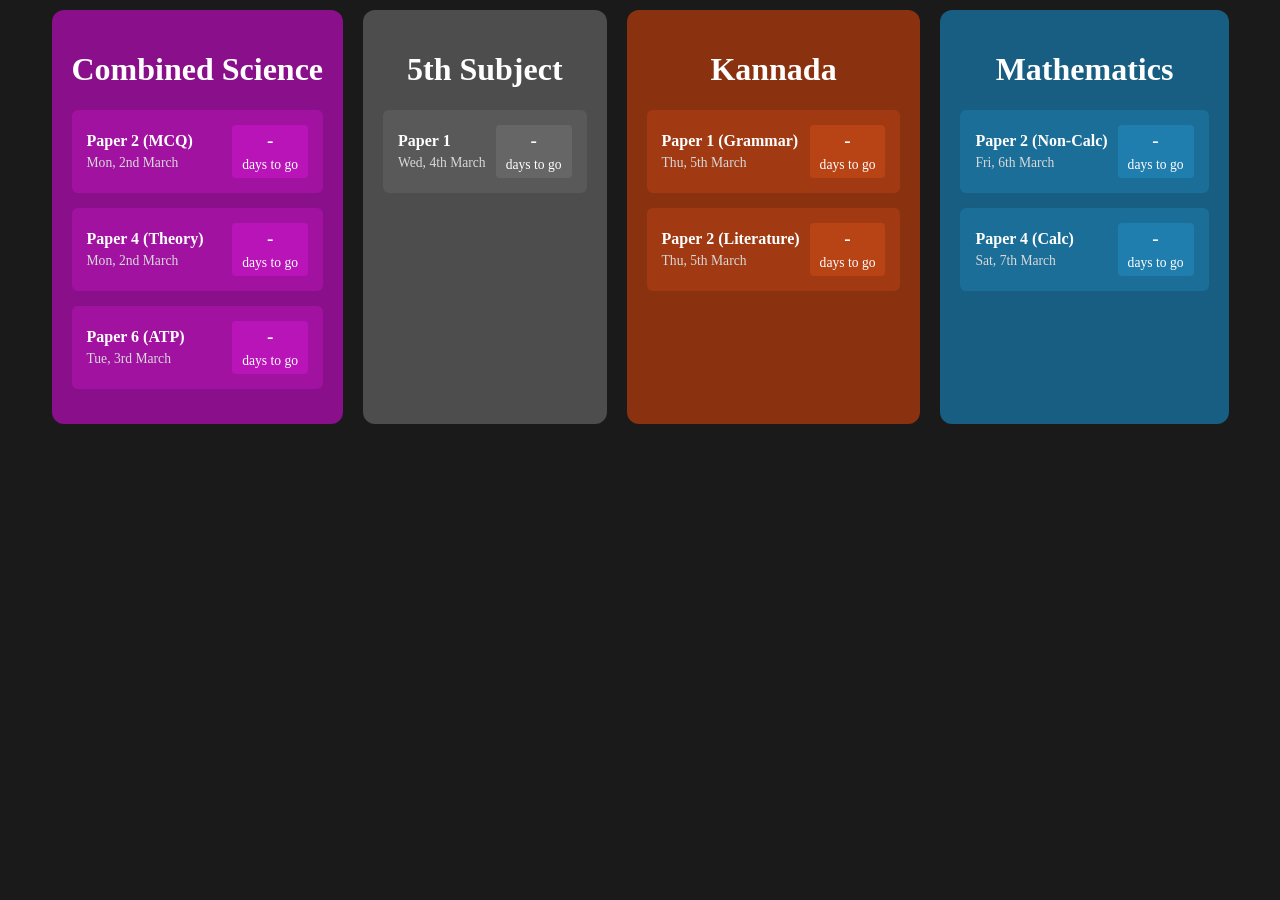
==== index.html @ 730809bb "fixed grammar typo" ====
<html>
    <head>
        <link rel="stylesheet" href="css.css">
        <title>9th Grade Finals</title>
        <script src="main.js" defer></script> 
    </head>
    <body>
        <div class="container">

            <div class="subject science">
                <h1>Combined Science</h1>

                <div class="paper" id="0653p2">
                    <div class="paper-details">
                        <div class="paper-name">Paper 2 (MCQ)</div>
                        <div class="paper-date">-</div>
                    </div>
                    <div class="countdown">
                        <div class="count-number">-</div>
                        <div class="count-label">days to go</div>
                    </div>
                </div>

                <div class="paper" id="0653p4">
                    <div class="paper-details">
                        <div class="paper-name">Paper 4 (Theory)</div>
                        <div class="paper-date">-</div>
                    </div>
                    <div class="countdown">
                        <div class="count-number">-</div>
                        <div class="count-label">days to go</div>
                    </div>
                </div>

                <div class="paper" id="0653p6">
                    <div class="paper-details">
                        <div class="paper-name">Paper 6 (ATP)</div>
                        <div class="paper-date">-</div>
                    </div>
                    <div class="countdown">
                        <div class="count-number">-</div>
                        <div class="count-label">days to go</div>
                    </div>
                </div>

            </div>

            <div class="subject fifth">
                <h1>5th Subject</h1>

                <div class="paper" id="fifth">
                    <div class="paper-details">
                        <div class="paper-name">Paper 1</div>
                        <div class="paper-date">-</div>
                    </div>
                    <div class="countdown">
                        <div class="count-number">-</div>
                        <div class="count-label">days to go</div>
                    </div>
                </div>

            </div>

            <div class="subject kannada">
                <h1>Kannada</h1>

                <div class="paper" id="kanp1">
                    <div class="paper-details">
                        <div class="paper-name">Paper 1 (Grammar)</div>
                        <div class="paper-date">-</div>
                    </div>
                    <div class="countdown">
                        <div class="count-number">-</div>
                        <div class="count-label">days to go</div>
                    </div>
                </div>

                <div class="paper" id="kanp2">
                    <div class="paper-details">
                        <div class="paper-name">Paper 2 (Literature)</div>
                        <div class="paper-date">-</div>
                    </div>
                    <div class="countdown">
                        <div class="count-number">-</div>
                        <div class="count-label">days to go</div>
                    </div>
                </div>

            </div>
            <div class="subject maths">
                <h1>Mathematics</h1>

                <div class="paper" id="0580p2">
                    <div class="paper-details">
                        <div class="paper-name">Paper 2 (Non-Calc)</div>
                        <div class="paper-date">-</div>
                    </div>
                    <div class="countdown">
                        <div class="count-number">-</div>
                        <div class="count-label">days to go</div>
                    </div>
                </div>

                <div class="paper" id="0580p4">
                    <div class="paper-details">
                        <div class="paper-name">Paper 4 (Calc)</div>
                        <div class="paper-date">-</div>
                    </div>
                    <div class="countdown">
                        <div class="count-number">-</div>
                        <div class="count-label">days to go</div>
                    </div>
                </div>

            </div>
    
    </body>
</html>
---- css.css ----
body {
    background-color: hsl(0, 0%, 10%);
    margin: 0;
    color: white;
}
.container {
    display : flex;
    gap : 20px;
    justify-content : center;
    flex-wrap : wrap;
}
.subject {
    padding : 20px;
    border-radius : 12px;
    margin : 10px 0;
    color : white;
}
.subject h1{
    text-align : center;
}

.subject.science{
    --h : 300;
    --s : 80%;
    background : hsl(var(--h), var(--s), 30%)
}
.subject.maths {
    --h : 200;
    --s : 70%;
    background : hsl(var(--h), var(--s), 30%);
}
.subject.fifth {
    --h : 0;
    --s : 0%;
    background : hsl(var(--h), var(--s), 30%);
}
.subject.kannada {
    --h : 17;
    --s : 80%;
    background : hsl(var(--h), var(--s), 30%);
}

.paper {
    background : hsl(var(--h), var(--s), 35%);
    padding : 15px;
    border-radius : 6px;
    margin-bottom : 15px;
    display : flex;
    justify-content: space-between;
    align-items: stretch;
}
.paper-details {
    display : flex;
    flex-direction : column;
    padding-right : 10px;
    justify-content : center;
}
.paper-name {
    font-weight : bold;
    margin-bottom : 5px;
}
.paper-date {
    font-size : 0.85rem;
    color : hsl(0, 0%, 85%);
}
.countdown {
    background : hsl(var(--h), var(--s), 40%);
    border-radius: 4px;
    padding-left: 10px;
    padding-right : 10px;
    text-align: center;
    font-weight: bold;
    display : flex;
    align-items : center;
    flex-direction : column;
    justify-content : center;
}
.count-number {
    font-size : 1.2rem;
    margin-top : 5px;
}
.count-label {
    font-size : 0.85rem;
    font-weight : normal;
    margin-top : 5px;
    margin-bottom : 5px;
}
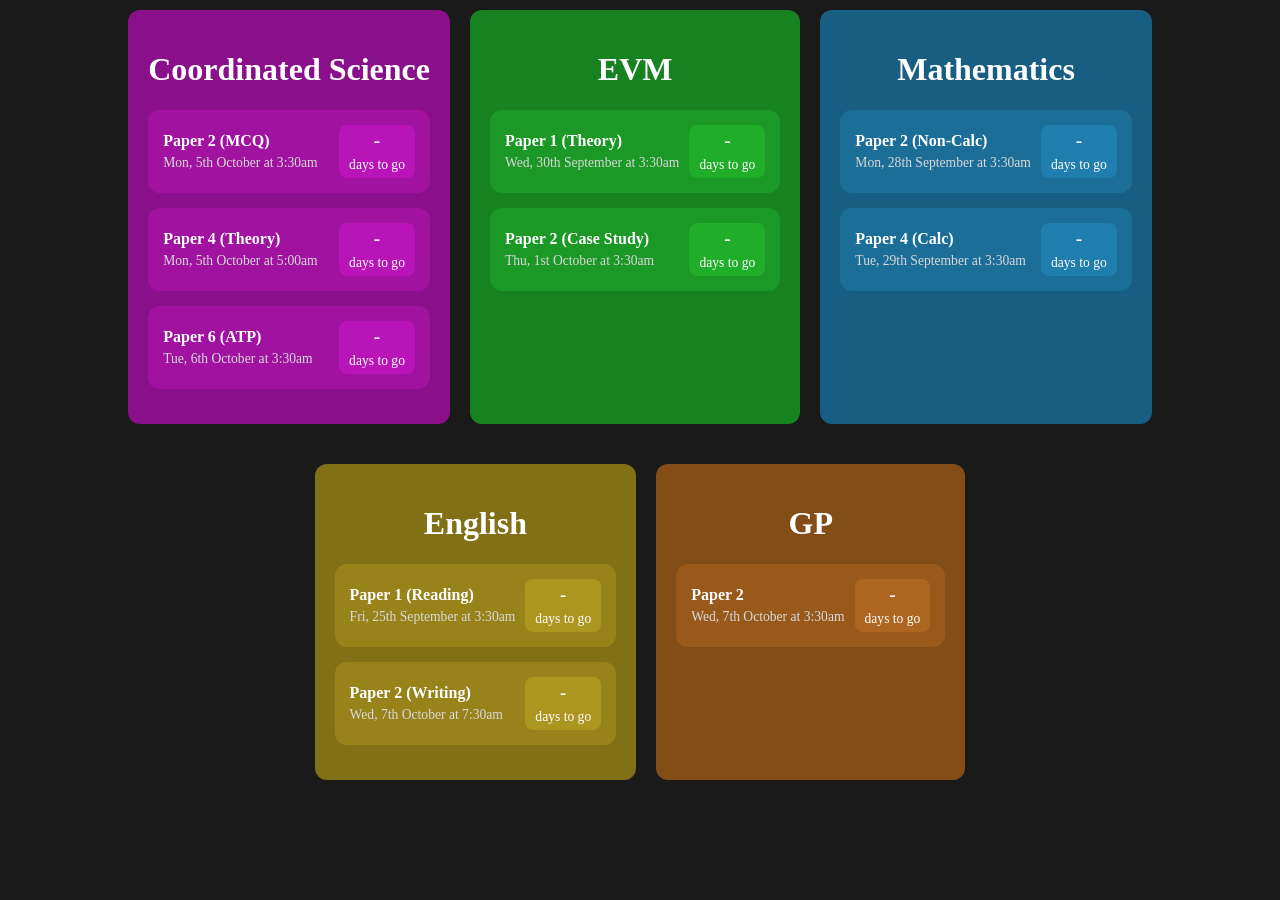
==== commit 8324b2cb: "changed for 10th midterms" ====
--- a/index.html
+++ b/index.html
@@ -1,16 +1,15 @@
 <html>
     <head>
         <link rel="stylesheet" href="css.css">
-        <title>9th Grade Finals</title>
+        <title>Midterms Countdown</title>
         <script src="main.js" defer></script> 
     </head>
     <body>
         <div class="container">
+            <div class="subject science">
+                <h1>Coordinated Science</h1>
 
-            <div class="subject science">
-                <h1>Combined Science</h1>
-
-                <div class="paper" id="0653p2">
+                <div class="paper" id="0654p2">
                     <div class="paper-details">
                         <div class="paper-name">Paper 2 (MCQ)</div>
                         <div class="paper-date">-</div>
@@ -21,7 +20,7 @@
                     </div>
                 </div>
 
-                <div class="paper" id="0653p4">
+                <div class="paper" id="0654p4">
                     <div class="paper-details">
                         <div class="paper-name">Paper 4 (Theory)</div>
                         <div class="paper-date">-</div>
@@ -32,7 +31,7 @@
                     </div>
                 </div>
 
-                <div class="paper" id="0653p6">
+                <div class="paper" id="0654p6">
                     <div class="paper-details">
                         <div class="paper-name">Paper 6 (ATP)</div>
                         <div class="paper-date">-</div>
@@ -45,12 +44,22 @@
 
             </div>
 
-            <div class="subject fifth">
-                <h1>5th Subject</h1>
+            <div class="subject evm">
+                <h1>EVM</h1>
 
-                <div class="paper" id="fifth">
+                <div class="paper" id="0680p1">
                     <div class="paper-details">
-                        <div class="paper-name">Paper 1</div>
+                        <div class="paper-name">Paper 1 (Theory)</div>
+                        <div class="paper-date">-</div>
+                    </div>
+                    <div class="countdown">
+                        <div class="count-number">-</div>
+                        <div class="count-label">days to go</div>
+                    </div>
+                </div>
+                <div class="paper" id="0680p2">
+                    <div class="paper-details">
+                        <div class="paper-name">Paper 2 (Case Study)</div>
                         <div class="paper-date">-</div>
                     </div>
                     <div class="countdown">
@@ -61,32 +70,6 @@
 
             </div>
 
-            <div class="subject kannada">
-                <h1>Kannada</h1>
-
-                <div class="paper" id="kanp1">
-                    <div class="paper-details">
-                        <div class="paper-name">Paper 1 (Grammar)</div>
-                        <div class="paper-date">-</div>
-                    </div>
-                    <div class="countdown">
-                        <div class="count-number">-</div>
-                        <div class="count-label">days to go</div>
-                    </div>
-                </div>
-
-                <div class="paper" id="kanp2">
-                    <div class="paper-details">
-                        <div class="paper-name">Paper 2 (Literature)</div>
-                        <div class="paper-date">-</div>
-                    </div>
-                    <div class="countdown">
-                        <div class="count-number">-</div>
-                        <div class="count-label">days to go</div>
-                    </div>
-                </div>
-
-            </div>
             <div class="subject maths">
                 <h1>Mathematics</h1>
 
@@ -113,6 +96,44 @@
                 </div>
 
             </div>
-    
+            <div class="subject fle">
+              <h1>English</h1>
+              <div class="paper" id="0500p1">
+                    <div class="paper-details">
+                        <div class="paper-name">Paper 1 (Reading)</div>
+                        <div class="paper-date">-</div>
+                    </div>
+                    <div class="countdown">
+                        <div class="count-number">-</div>
+                        <div class="count-label">days to go</div>
+                    </div>
+              </div>
+              <div class="paper" id="0500p2">
+                    <div class="paper-details">
+                        <div class="paper-name">Paper 2 (Writing)</div>
+                        <div class="paper-date">-</div>
+                    </div>
+                    <div class="countdown">
+                        <div class="count-number">-</div>
+                        <div class="count-label">days to go</div>
+                    </div>
+              </div>
+            </div>
+          <div class="subject gp">
+            <h1>GP</h1>
+                 <div class="paper" id="0457p2">
+                    <div class="paper-details">
+                        <div class="paper-name">Paper 2</div>
+                        <div class="paper-date">-</div>
+                    </div>
+                    <div class="countdown">
+                        <div class="count-number">-</div>
+                        <div class="count-label">days to go</div>
+                    </div>
+                </div>
+              </div>
+       
+          </div>
+    </div> 
     </body>
-</html>+</html>
--- a/css.css
+++ b/css.css
@@ -29,21 +29,27 @@
     --s : 70%;
     background : hsl(var(--h), var(--s), 30%);
 }
-.subject.fifth {
-    --h : 0;
-    --s : 0%;
+.subject.fle {
+    --h : 50;
+    --s : 70%;
     background : hsl(var(--h), var(--s), 30%);
 }
-.subject.kannada {
-    --h : 17;
-    --s : 80%;
+.subject.gp {
+    --h : 30;
+    --s : 70%;
     background : hsl(var(--h), var(--s), 30%);
 }
+.subject.evm {
+    --h : 125;
+    --s : 70%;
+    background : hsl(var(--h), var(--s), 30%);
+}
+
 
 .paper {
     background : hsl(var(--h), var(--s), 35%);
     padding : 15px;
-    border-radius : 6px;
+    border-radius : 12px;
     margin-bottom : 15px;
     display : flex;
     justify-content: space-between;
@@ -65,7 +71,7 @@
 }
 .countdown {
     background : hsl(var(--h), var(--s), 40%);
-    border-radius: 4px;
+    border-radius: 8px;
     padding-left: 10px;
     padding-right : 10px;
     text-align: center;
@@ -84,4 +90,4 @@
     font-weight : normal;
     margin-top : 5px;
     margin-bottom : 5px;
-}+}
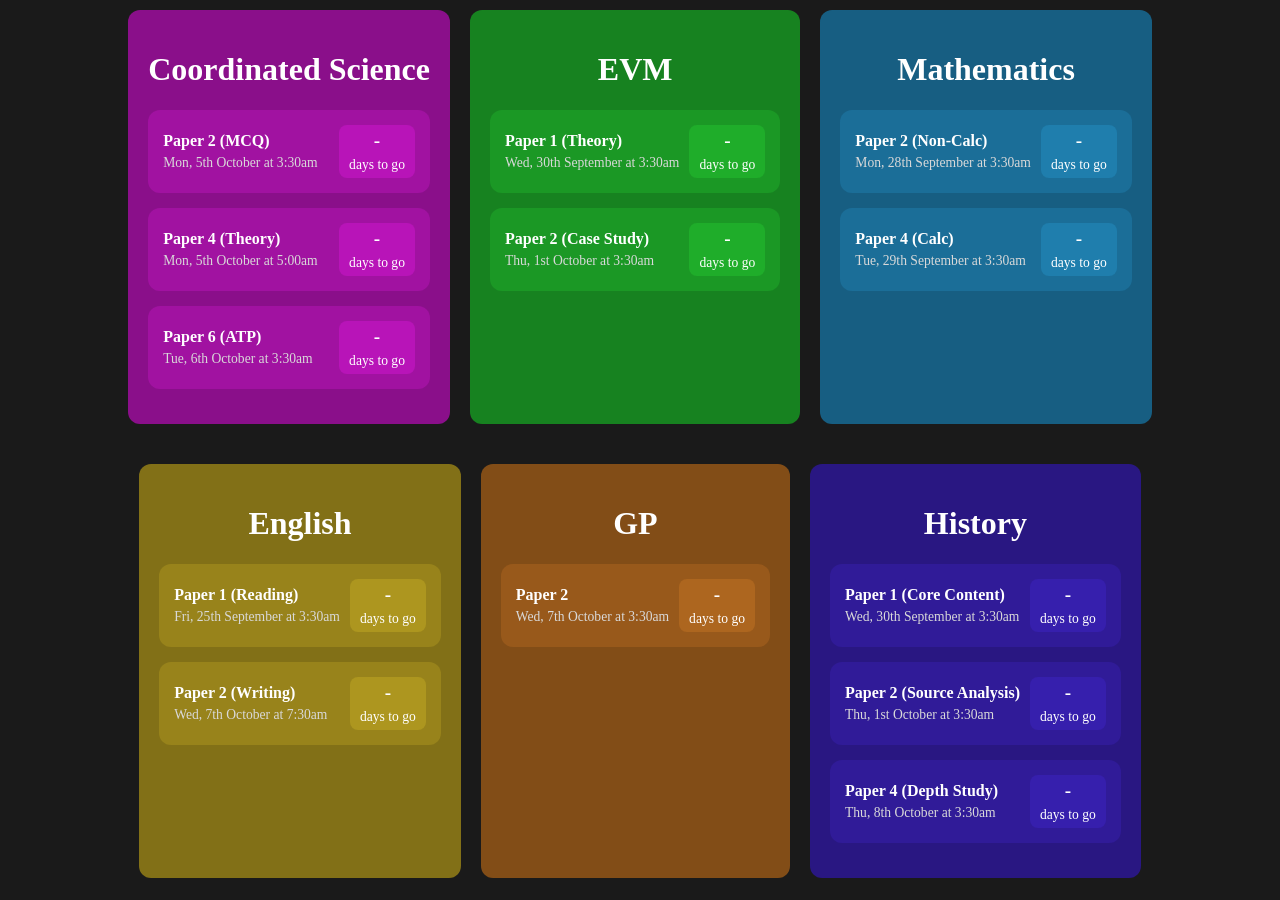
==== commit cfe5ca2c: "added timings for history" ====
--- a/index.html
+++ b/index.html
@@ -119,8 +119,8 @@
                     </div>
               </div>
             </div>
-          <div class="subject gp">
-            <h1>GP</h1>
+            <div class="subject gp">
+                <h1>GP</h1>
                  <div class="paper" id="0457p2">
                     <div class="paper-details">
                         <div class="paper-name">Paper 2</div>
@@ -131,8 +131,40 @@
                         <div class="count-label">days to go</div>
                     </div>
                 </div>
-              </div>
-       
+            </div>
+            <div class="subject history"> 
+                <h1>History</h1>
+                    <div class="paper" id ="0470p1">
+                        <div class="paper-details">
+                            <div class = "paper-name">Paper 1 (Core Content)</div>
+                            <div class = "paper-date">-</div>
+                        </div>
+                        <div class="countdown">
+                            <div class="count-number">-</div>
+                            <div class="count-label">days to go</div>
+                        </div>
+                    </div>
+                    <div class="paper" id ="0470p2">
+                        <div class="paper-details">
+                            <div class = "paper-name">Paper 2 (Source Analysis)</div>
+                            <div class = "paper-date">-</div>
+                        </div>
+                        <div class="countdown">
+                            <div class="count-number">-</div>
+                            <div class="count-label">days to go</div>
+                        </div>
+                    </div>
+                    <div class="paper" id ="0470p4">
+                        <div class="paper-details">
+                            <div class = "paper-name">Paper 4 (Depth Study)</div>
+                            <div class = "paper-date">-</div>
+                        </div>
+                        <div class="countdown">
+                            <div class="count-number">-</div>
+                            <div class="count-label">days to go</div>
+                        </div>
+                    </div>
+            </div>
           </div>
     </div> 
     </body>
--- a/css.css
+++ b/css.css
@@ -43,6 +43,13 @@
     --h : 125;
     --s : 70%;
     background : hsl(var(--h), var(--s), 30%);
+}
+
+.subject.history {
+    --h : 250;
+    --s : 70%;
+    background: hsl(var(--h), var(--s), 30%);
+
 }
 
 
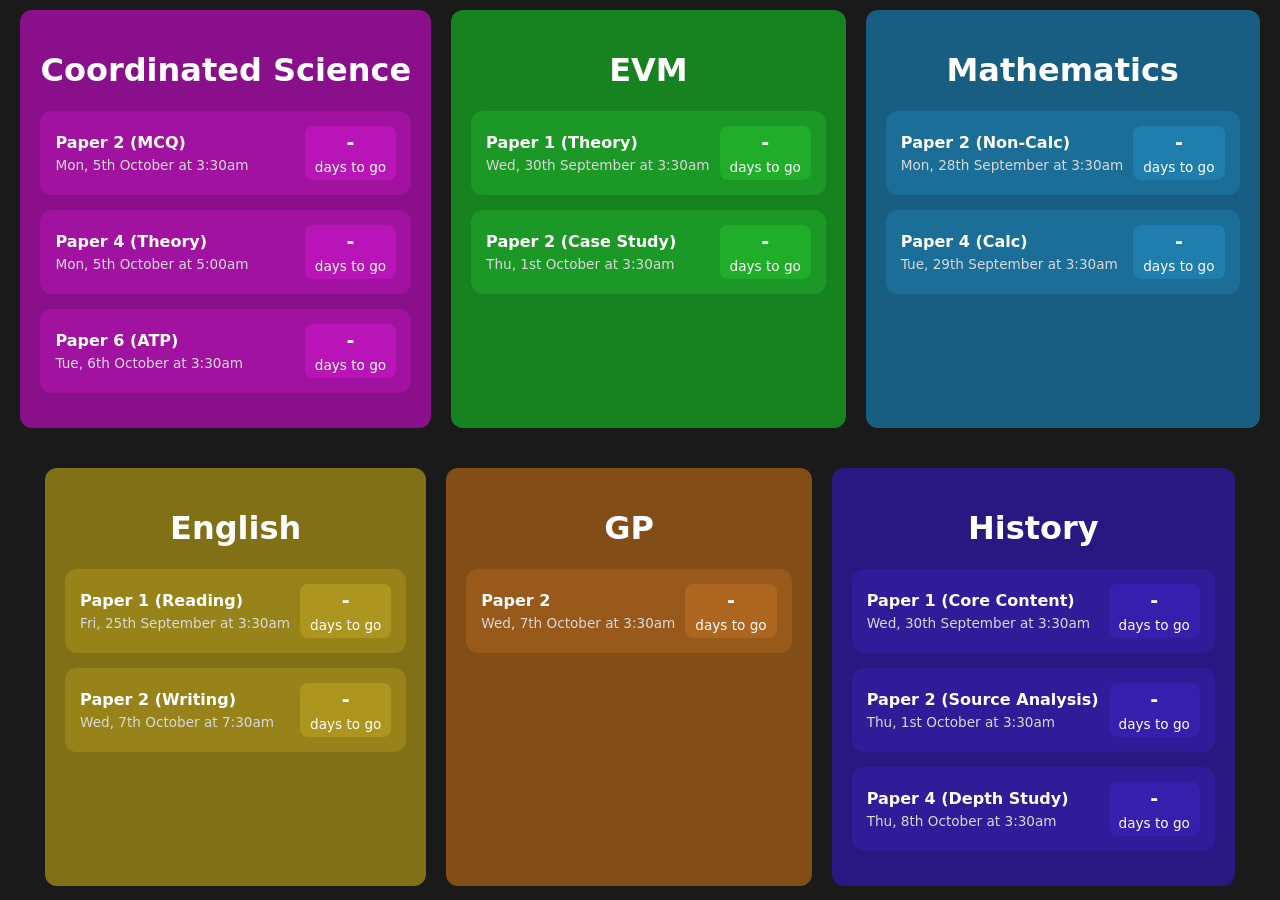
==== commit 77fdf20b: "minor changes fixed some dead code and changed the font family to something more modern (to keep in " ====
--- a/index.html
+++ b/index.html
@@ -1,8 +1,9 @@
-<html>
+<!DOCTYPE html>
     <head>
         <link rel="stylesheet" href="css.css">
         <title>Midterms Countdown</title>
         <script src="main.js" defer></script> 
+        <meta name="viewport" content="width=device-width, initial-scale=1">
     </head>
     <body>
         <div class="container">
@@ -166,6 +167,5 @@
                     </div>
             </div>
           </div>
-    </div> 
     </body>
 </html>
--- a/css.css
+++ b/css.css
@@ -2,6 +2,7 @@
     background-color: hsl(0, 0%, 10%);
     margin: 0;
     color: white;
+    font-family:system-ui, -apple-system, BlinkMacSystemFont, 'Segoe UI', Roboto, Oxygen, Ubuntu, Cantarell, 'Open Sans', 'Helvetica Neue', sans-serif;
 }
 .container {
     display : flex;
@@ -22,7 +23,7 @@
 .subject.science{
     --h : 300;
     --s : 80%;
-    background : hsl(var(--h), var(--s), 30%)
+    background : hsl(var(--h), var(--s), 30%);
 }
 .subject.maths {
     --h : 200;
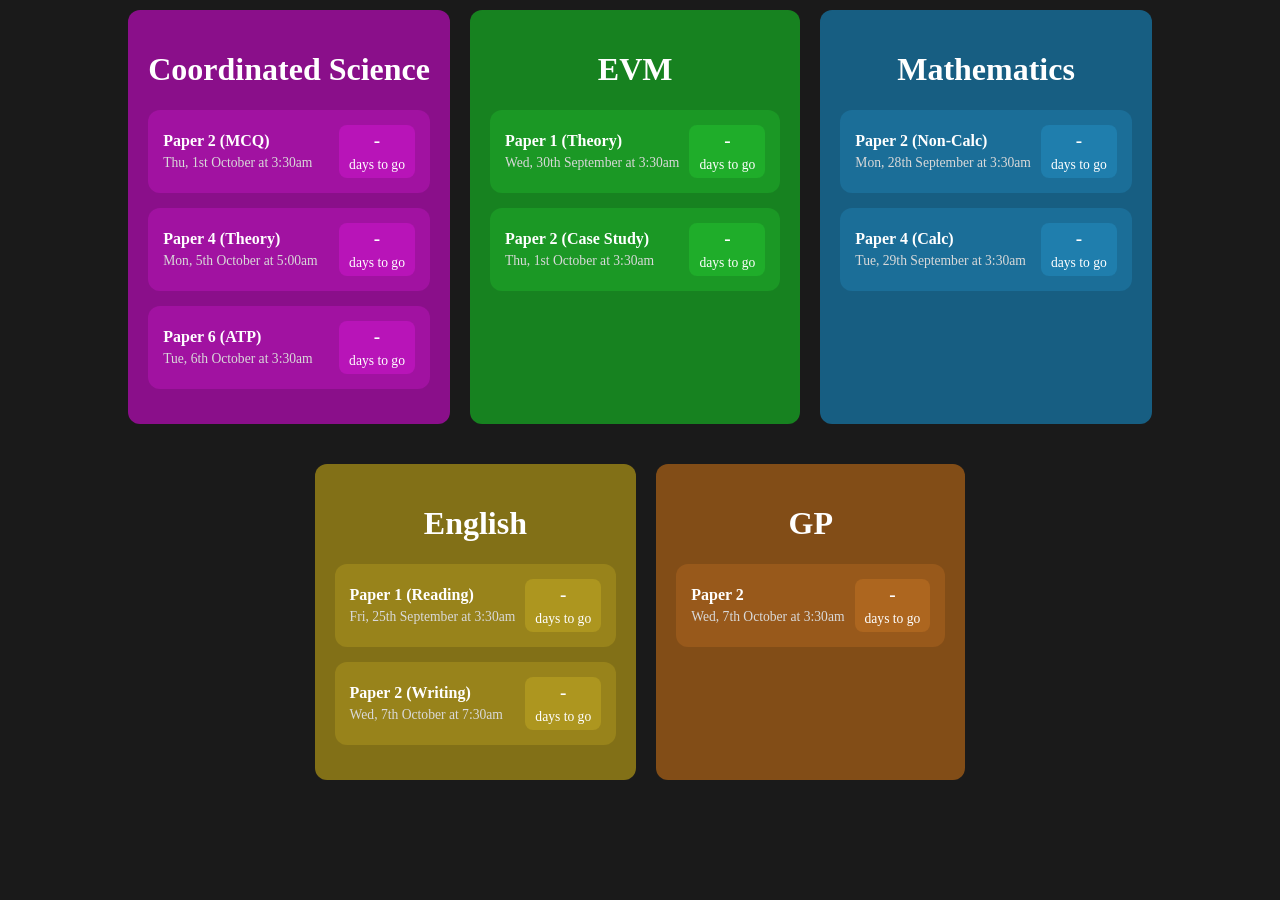
==== commit 7f5eabc9: "Moved paper details to json, dynamically generated html for each subject and paper, to make adding n" ====
--- a/index.html
+++ b/index.html
@@ -1,51 +1,12 @@
-<!DOCTYPE html>
+<html>
     <head>
         <link rel="stylesheet" href="css.css">
         <title>Midterms Countdown</title>
         <script src="main.js" defer></script> 
-        <meta name="viewport" content="width=device-width, initial-scale=1">
     </head>
     <body>
-        <div class="container">
-            <div class="subject science">
-                <h1>Coordinated Science</h1>
-
-                <div class="paper" id="0654p2">
-                    <div class="paper-details">
-                        <div class="paper-name">Paper 2 (MCQ)</div>
-                        <div class="paper-date">-</div>
-                    </div>
-                    <div class="countdown">
-                        <div class="count-number">-</div>
-                        <div class="count-label">days to go</div>
-                    </div>
-                </div>
-
-                <div class="paper" id="0654p4">
-                    <div class="paper-details">
-                        <div class="paper-name">Paper 4 (Theory)</div>
-                        <div class="paper-date">-</div>
-                    </div>
-                    <div class="countdown">
-                        <div class="count-number">-</div>
-                        <div class="count-label">days to go</div>
-                    </div>
-                </div>
-
-                <div class="paper" id="0654p6">
-                    <div class="paper-details">
-                        <div class="paper-name">Paper 6 (ATP)</div>
-                        <div class="paper-date">-</div>
-                    </div>
-                    <div class="countdown">
-                        <div class="count-number">-</div>
-                        <div class="count-label">days to go</div>
-                    </div>
-                </div>
-
-            </div>
-
-            <div class="subject evm">
+        <div class="container" id = "subjects">
+                        <div class="subject evm">
                 <h1>EVM</h1>
 
                 <div class="paper" id="0680p1">
@@ -120,8 +81,8 @@
                     </div>
               </div>
             </div>
-            <div class="subject gp">
-                <h1>GP</h1>
+          <div class="subject gp">
+            <h1>GP</h1>
                  <div class="paper" id="0457p2">
                     <div class="paper-details">
                         <div class="paper-name">Paper 2</div>
@@ -132,40 +93,9 @@
                         <div class="count-label">days to go</div>
                     </div>
                 </div>
-            </div>
-            <div class="subject history"> 
-                <h1>History</h1>
-                    <div class="paper" id ="0470p1">
-                        <div class="paper-details">
-                            <div class = "paper-name">Paper 1 (Core Content)</div>
-                            <div class = "paper-date">-</div>
-                        </div>
-                        <div class="countdown">
-                            <div class="count-number">-</div>
-                            <div class="count-label">days to go</div>
-                        </div>
-                    </div>
-                    <div class="paper" id ="0470p2">
-                        <div class="paper-details">
-                            <div class = "paper-name">Paper 2 (Source Analysis)</div>
-                            <div class = "paper-date">-</div>
-                        </div>
-                        <div class="countdown">
-                            <div class="count-number">-</div>
-                            <div class="count-label">days to go</div>
-                        </div>
-                    </div>
-                    <div class="paper" id ="0470p4">
-                        <div class="paper-details">
-                            <div class = "paper-name">Paper 4 (Depth Study)</div>
-                            <div class = "paper-date">-</div>
-                        </div>
-                        <div class="countdown">
-                            <div class="count-number">-</div>
-                            <div class="count-label">days to go</div>
-                        </div>
-                    </div>
-            </div>
+              </div>
+       
           </div>
+    </div> 
     </body>
 </html>
--- a/css.css
+++ b/css.css
@@ -2,7 +2,6 @@
     background-color: hsl(0, 0%, 10%);
     margin: 0;
     color: white;
-    font-family:system-ui, -apple-system, BlinkMacSystemFont, 'Segoe UI', Roboto, Oxygen, Ubuntu, Cantarell, 'Open Sans', 'Helvetica Neue', sans-serif;
 }
 .container {
     display : flex;
@@ -15,45 +14,11 @@
     border-radius : 12px;
     margin : 10px 0;
     color : white;
+    background : hsl(var(--h), var(--s), 30%);
 }
 .subject h1{
     text-align : center;
 }
-
-.subject.science{
-    --h : 300;
-    --s : 80%;
-    background : hsl(var(--h), var(--s), 30%);
-}
-.subject.maths {
-    --h : 200;
-    --s : 70%;
-    background : hsl(var(--h), var(--s), 30%);
-}
-.subject.fle {
-    --h : 50;
-    --s : 70%;
-    background : hsl(var(--h), var(--s), 30%);
-}
-.subject.gp {
-    --h : 30;
-    --s : 70%;
-    background : hsl(var(--h), var(--s), 30%);
-}
-.subject.evm {
-    --h : 125;
-    --s : 70%;
-    background : hsl(var(--h), var(--s), 30%);
-}
-
-.subject.history {
-    --h : 250;
-    --s : 70%;
-    background: hsl(var(--h), var(--s), 30%);
-
-}
-
-
 .paper {
     background : hsl(var(--h), var(--s), 35%);
     padding : 15px;
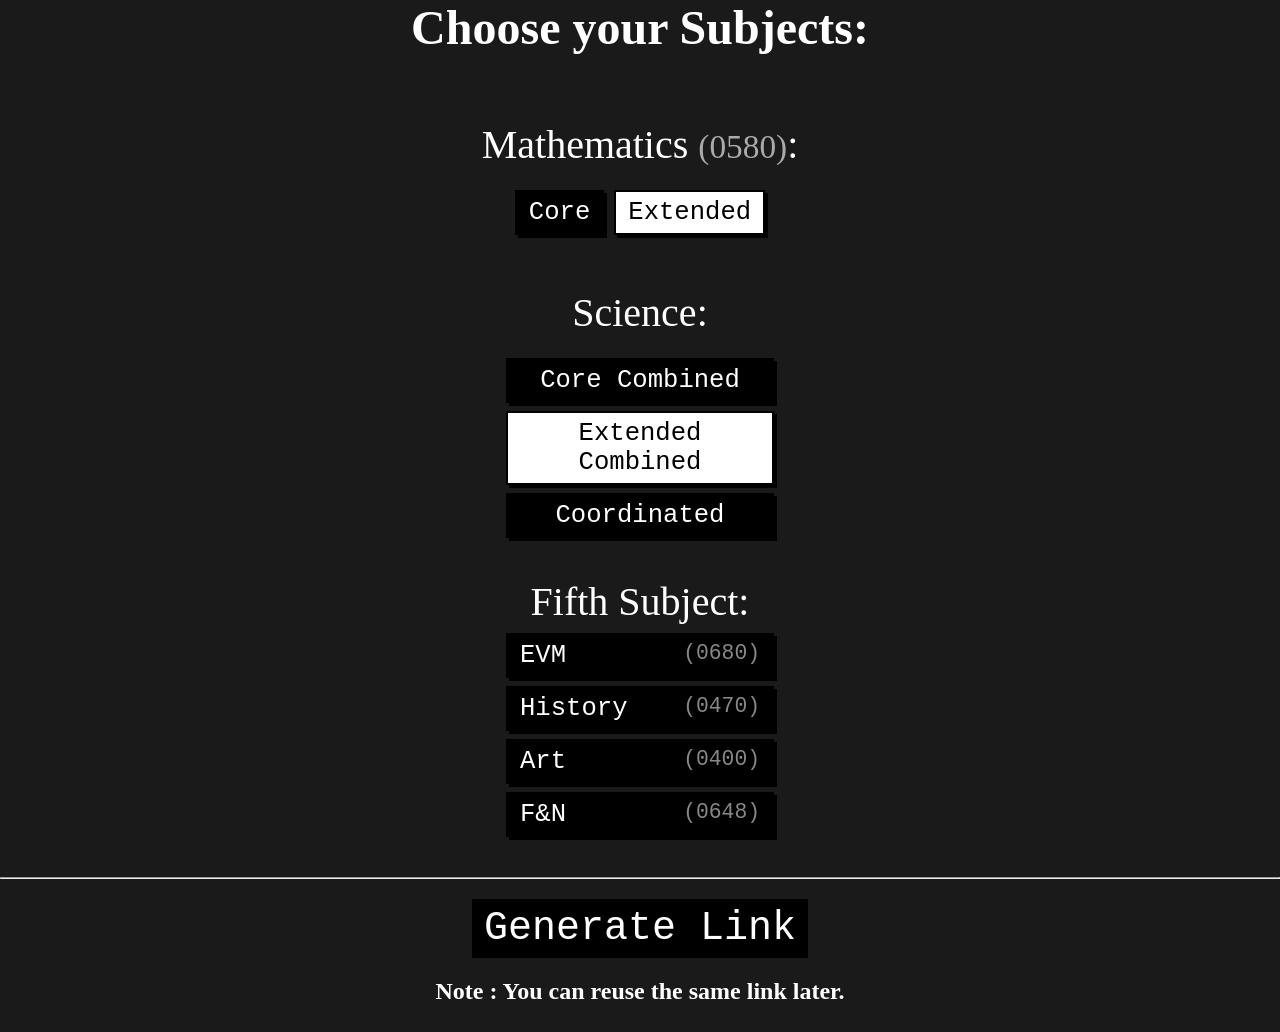
==== commit 3691feba: "Added GUI to select subject options." ====
--- a/index.html
+++ b/index.html
@@ -6,96 +6,6 @@
     </head>
     <body>
         <div class="container" id = "subjects">
-                        <div class="subject evm">
-                <h1>EVM</h1>
-
-                <div class="paper" id="0680p1">
-                    <div class="paper-details">
-                        <div class="paper-name">Paper 1 (Theory)</div>
-                        <div class="paper-date">-</div>
-                    </div>
-                    <div class="countdown">
-                        <div class="count-number">-</div>
-                        <div class="count-label">days to go</div>
-                    </div>
-                </div>
-                <div class="paper" id="0680p2">
-                    <div class="paper-details">
-                        <div class="paper-name">Paper 2 (Case Study)</div>
-                        <div class="paper-date">-</div>
-                    </div>
-                    <div class="countdown">
-                        <div class="count-number">-</div>
-                        <div class="count-label">days to go</div>
-                    </div>
-                </div>
-
-            </div>
-
-            <div class="subject maths">
-                <h1>Mathematics</h1>
-
-                <div class="paper" id="0580p2">
-                    <div class="paper-details">
-                        <div class="paper-name">Paper 2 (Non-Calc)</div>
-                        <div class="paper-date">-</div>
-                    </div>
-                    <div class="countdown">
-                        <div class="count-number">-</div>
-                        <div class="count-label">days to go</div>
-                    </div>
-                </div>
-
-                <div class="paper" id="0580p4">
-                    <div class="paper-details">
-                        <div class="paper-name">Paper 4 (Calc)</div>
-                        <div class="paper-date">-</div>
-                    </div>
-                    <div class="countdown">
-                        <div class="count-number">-</div>
-                        <div class="count-label">days to go</div>
-                    </div>
-                </div>
-
-            </div>
-            <div class="subject fle">
-              <h1>English</h1>
-              <div class="paper" id="0500p1">
-                    <div class="paper-details">
-                        <div class="paper-name">Paper 1 (Reading)</div>
-                        <div class="paper-date">-</div>
-                    </div>
-                    <div class="countdown">
-                        <div class="count-number">-</div>
-                        <div class="count-label">days to go</div>
-                    </div>
-              </div>
-              <div class="paper" id="0500p2">
-                    <div class="paper-details">
-                        <div class="paper-name">Paper 2 (Writing)</div>
-                        <div class="paper-date">-</div>
-                    </div>
-                    <div class="countdown">
-                        <div class="count-number">-</div>
-                        <div class="count-label">days to go</div>
-                    </div>
-              </div>
-            </div>
-          <div class="subject gp">
-            <h1>GP</h1>
-                 <div class="paper" id="0457p2">
-                    <div class="paper-details">
-                        <div class="paper-name">Paper 2</div>
-                        <div class="paper-date">-</div>
-                    </div>
-                    <div class="countdown">
-                        <div class="count-number">-</div>
-                        <div class="count-label">days to go</div>
-                    </div>
-                </div>
-              </div>
-       
-          </div>
-    </div> 
+         </div>
     </body>
 </html>
